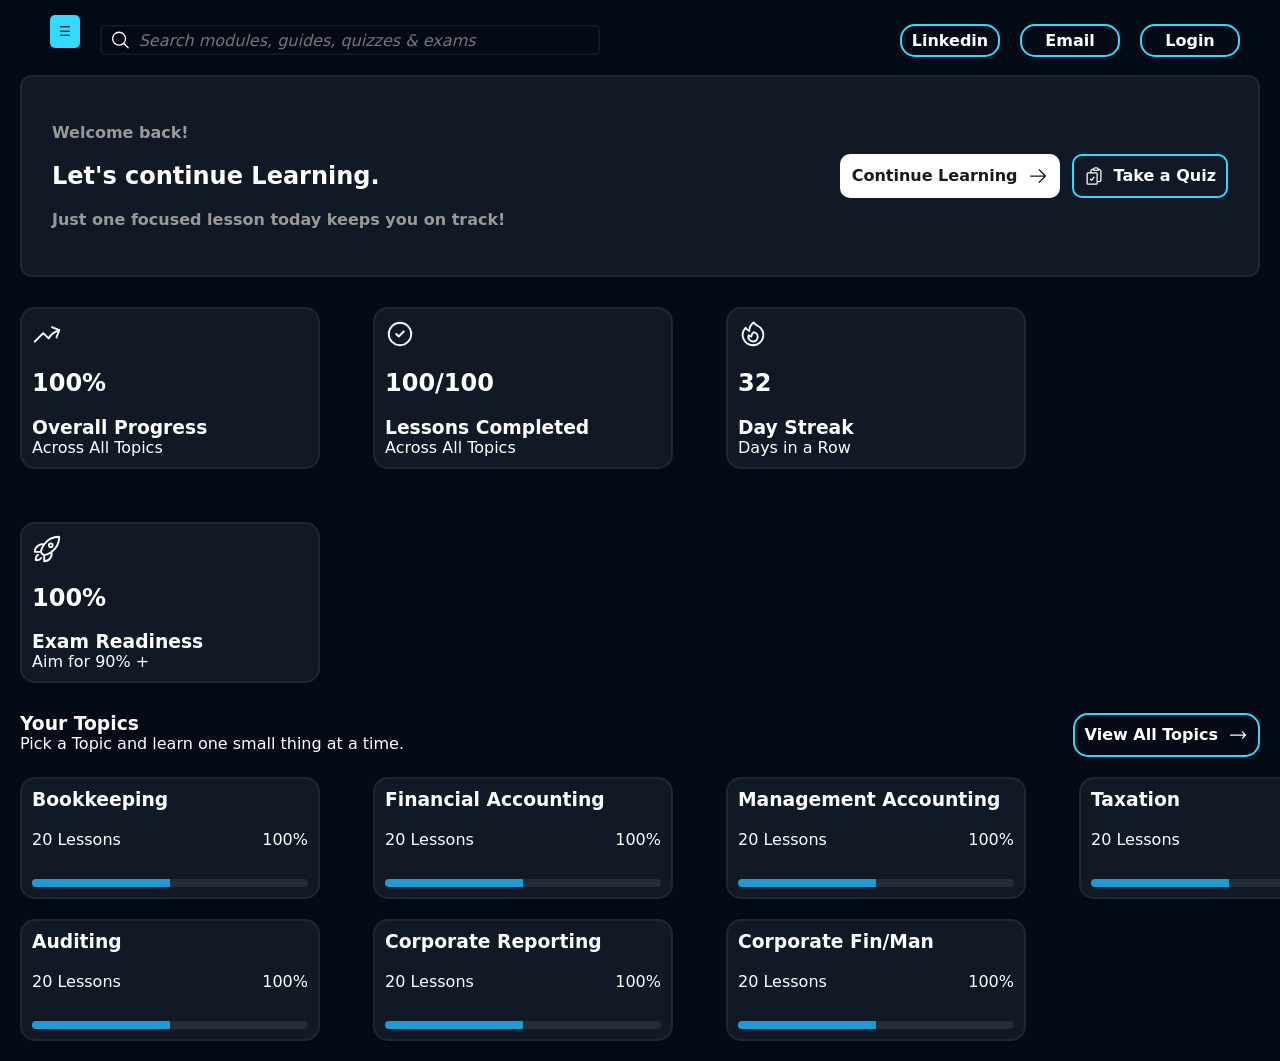
==== index.html @ 298a1f7a "updated manifest" ====
<html lang="en">
<head>
    <meta charset="UTF-8">
    <meta name="viewport" content="width=device-width, initial-scale=1.0">
    <title>Teach Accounting</title>
    <link rel="stylesheet" href="styles.css">
    <link rel="manifest" href="manifest.json">
</head>
<body>
    
    <div class="container">

        <header>
            <div class="left-side">
                <div class="sidebar-toggle">
                    <button class="menu-btn" onclick="toggleSidebar()">☰</button>
                </div>

                <div class="search-bar">
                    <svg xmlns="http://www.w3.org/2000/svg" fill="none" viewBox="0 0 24 24" stroke-width="1.5" stroke="currentColor" class="search-icon">
                    <path stroke-linecap="round" stroke-linejoin="round" d="m21 21-5.197-5.197m0 0A7.5 7.5 0 1 0 5.196 5.196a7.5 7.5 0 0 0 10.607 10.607Z" />
                    </svg>
                    <input type="text" placeholder="Search modules, guides, quizzes & exams">
                </div>
            </div>

            <div class="right-side">
                <p><a href="https://www.linkedin.com/in/sean-mitchell-8440081b7/" target="_blank" rel="noopener noreferrer">Linkedin</a></p>
                <p><a href="mailto:40802776@live.napier.ac.uk?subject=Enquiry" target="_blank" rel="noopener noreferrer">Email</a></p>
                <p><a href="sign-in-page.html" target="_blank" rel="noopener noreferrer">Login</a></p>
            </div>
        </header>

        <div class="sidebar">

            <div class="sidebar-head">
                
            </div>

            <hr class="sidebar-divider">

            <div class="sidebar-content">
                <h4>Learn</h4>
                <div class="learn-tab">
                    <svg xmlns="http://www.w3.org/2000/svg" fill="none" viewBox="0 0 24 24" stroke-width="1.5" stroke="currentColor" class="size-6">
                    <path stroke-linecap="round" stroke-linejoin="round" d="M10.5 6a7.5 7.5 0 1 0 7.5 7.5h-7.5V6Z" />
                    <path stroke-linecap="round" stroke-linejoin="round" d="M13.5 10.5H21A7.5 7.5 0 0 0 13.5 3v7.5Z" />
                    </svg>
                    Dashboard
                </div>
                <div class="learn-tab">
                    <svg xmlns="http://www.w3.org/2000/svg" fill="none" viewBox="0 0 24 24" stroke-width="1.5" stroke="currentColor" class="size-6">
                    <path stroke-linecap="round" stroke-linejoin="round" d="M4.26 10.147a60.438 60.438 0 0 0-.491 6.347A48.62 48.62 0 0 1 12 20.904a48.62 48.62 0 0 1 8.232-4.41 60.46 60.46 0 0 0-.491-6.347m-15.482 0a50.636 50.636 0 0 0-2.658-.813A59.906 59.906 0 0 1 12 3.493a59.903 59.903 0 0 1 10.399 5.84c-.896.248-1.783.52-2.658.814m-15.482 0A50.717 50.717 0 0 1 12 13.489a50.702 50.702 0 0 1 7.74-3.342M6.75 15a.75.75 0 1 0 0-1.5.75.75 0 0 0 0 1.5Zm0 0v-3.675A55.378 55.378 0 0 1 12 8.443m-7.007 11.55A5.981 5.981 0 0 0 6.75 15.75v-1.5" />
                    </svg>
                    Learning Modules
                </div>
                <div class="learn-tab">
                    <svg xmlns="http://www.w3.org/2000/svg" fill="none" viewBox="0 0 24 24" stroke-width="1.5" stroke="currentColor" class="size-6">
                    <path stroke-linecap="round" stroke-linejoin="round" d="M12 6.042A8.967 8.967 0 0 0 6 3.75c-1.052 0-2.062.18-3 .512v14.25A8.987 8.987 0 0 1 6 18c2.305 0 4.408.867 6 2.292m0-14.25a8.966 8.966 0 0 1 6-2.292c1.052 0 2.062.18 3 .512v14.25A8.987 8.987 0 0 0 18 18a8.967 8.967 0 0 0-6 2.292m0-14.25v14.25" />
                    </svg>
                    Guide Library
                </div>
                <div class="learn-tab">
                    <svg xmlns="http://www.w3.org/2000/svg" fill="none" viewBox="0 0 24 24" stroke-width="1.5" stroke="currentColor" class="size-6">
                    <path stroke-linecap="round" stroke-linejoin="round" d="M11.35 3.836c-.065.21-.1.433-.1.664 0 .414.336.75.75.75h4.5a.75.75 0 0 0 .75-.75 2.25 2.25 0 0 0-.1-.664m-5.8 0A2.251 2.251 0 0 1 13.5 2.25H15c1.012 0 1.867.668 2.15 1.586m-5.8 0c-.376.023-.75.05-1.124.08C9.095 4.01 8.25 4.973 8.25 6.108V8.25m8.9-4.414c.376.023.75.05 1.124.08 1.131.094 1.976 1.057 1.976 2.192V16.5A2.25 2.25 0 0 1 18 18.75h-2.25m-7.5-10.5H4.875c-.621 0-1.125.504-1.125 1.125v11.25c0 .621.504 1.125 1.125 1.125h9.75c.621 0 1.125-.504 1.125-1.125V18.75m-7.5-10.5h6.375c.621 0 1.125.504 1.125 1.125v9.375m-8.25-3 1.5 1.5 3-3.75" />
                    </svg>
                    Quizzes & Exams
                </div>
                <div class="learn-tab">
                    <svg xmlns="http://www.w3.org/2000/svg" fill="none" viewBox="0 0 24 24" stroke-width="1.5" stroke="currentColor" class="size-6">
                    <path stroke-linecap="round" stroke-linejoin="round" d="M16.5 18.75h-9m9 0a3 3 0 0 1 3 3h-15a3 3 0 0 1 3-3m9 0v-3.375c0-.621-.503-1.125-1.125-1.125h-.871M7.5 18.75v-3.375c0-.621.504-1.125 1.125-1.125h.872m5.007 0H9.497m5.007 0a7.454 7.454 0 0 1-.982-3.172M9.497 14.25a7.454 7.454 0 0 0 .981-3.172M5.25 4.236c-.982.143-1.954.317-2.916.52A6.003 6.003 0 0 0 7.73 9.728M5.25 4.236V4.5c0 2.108.966 3.99 2.48 5.228M5.25 4.236V2.721C7.456 2.41 9.71 2.25 12 2.25c2.291 0 4.545.16 6.75.47v1.516M7.73 9.728a6.726 6.726 0 0 0 2.748 1.35m8.272-6.842V4.5c0 2.108-.966 3.99-2.48 5.228m2.48-5.492a46.32 46.32 0 0 1 2.916.52 6.003 6.003 0 0 1-5.395 4.972m0 0a6.726 6.726 0 0 1-2.749 1.35m0 0a6.772 6.772 0 0 1-3.044 0" />
                    </svg>
                    Achievements
                </div>
            
                <hr class="sidebar-divider">

                <h4>Manage</h4>
                <div>
                    <svg xmlns="http://www.w3.org/2000/svg" fill="none" viewBox="0 0 24 24" stroke-width="1.5" stroke="currentColor" class="size-6">
                    <path stroke-linecap="round" stroke-linejoin="round" d="M9.594 3.94c.09-.542.56-.94 1.11-.94h2.593c.55 0 1.02.398 1.11.94l.213 1.281c.063.374.313.686.645.87.074.04.147.083.22.127.325.196.72.257 1.075.124l1.217-.456a1.125 1.125 0 0 1 1.37.49l1.296 2.247a1.125 1.125 0 0 1-.26 1.431l-1.003.827c-.293.241-.438.613-.43.992a7.723 7.723 0 0 1 0 .255c-.008.378.137.75.43.991l1.004.827c.424.35.534.955.26 1.43l-1.298 2.247a1.125 1.125 0 0 1-1.369.491l-1.217-.456c-.355-.133-.75-.072-1.076.124a6.47 6.47 0 0 1-.22.128c-.331.183-.581.495-.644.869l-.213 1.281c-.09.543-.56.94-1.11.94h-2.594c-.55 0-1.019-.398-1.11-.94l-.213-1.281c-.062-.374-.312-.686-.644-.87a6.52 6.52 0 0 1-.22-.127c-.325-.196-.72-.257-1.076-.124l-1.217.456a1.125 1.125 0 0 1-1.369-.49l-1.297-2.247a1.125 1.125 0 0 1 .26-1.431l1.004-.827c.292-.24.437-.613.43-.991a6.932 6.932 0 0 1 0-.255c.007-.38-.138-.751-.43-.992l-1.004-.827a1.125 1.125 0 0 1-.26-1.43l1.297-2.247a1.125 1.125 0 0 1 1.37-.491l1.216.456c.356.133.751.072 1.076-.124.072-.044.146-.086.22-.128.332-.183.582-.495.644-.869l.214-1.28Z" />
                    <path stroke-linecap="round" stroke-linejoin="round" d="M15 12a3 3 0 1 1-6 0 3 3 0 0 1 6 0Z" />
                    </svg>
                    Admin
                </div>

            </div>

        </div>

        <div class="main-content">

        <div class="portion1">
            <div class="portion1-left-side">
                <div class="welcome-back">
                    <p>Welcome back!</p>
                </div>

                <div class="continue">
                    <h2>Let's continue Learning.</h2>
                </div>

                <div class="note">
                    <p>Just one focused lesson today keeps you on track!</p>
                </div>
            </div>

            <div class="portion1-right-side">
                <div class="continue-learning">
                    <a href="#" class="continue-learning-btn">
                        Continue Learning
                        <svg xmlns="http://www.w3.org/2000/svg" fill="none" viewBox="0 0 24 24" stroke-width="1.5" stroke="currentColor" class="size-6">
                        <path stroke-linecap="round" stroke-linejoin="round" d="M13.5 4.5 21 12m0 0-7.5 7.5M21 12H3" />
                        </svg>
                    </a>
                </div>

                <div class="take-a-quiz">
                    <a href="#" class="take-a-quiz-btn">
                        <svg xmlns="http://www.w3.org/2000/svg" fill="none" viewBox="0 0 24 24" stroke-width="1.5" stroke="currentColor" class="size-6">
                        <path stroke-linecap="round" stroke-linejoin="round" d="M11.35 3.836c-.065.21-.1.433-.1.664 0 .414.336.75.75.75h4.5a.75.75 0 0 0 .75-.75 2.25 2.25 0 0 0-.1-.664m-5.8 0A2.251 2.251 0 0 1 13.5 2.25H15c1.012 0 1.867.668 2.15 1.586m-5.8 0c-.376.023-.75.05-1.124.08C9.095 4.01 8.25 4.973 8.25 6.108V8.25m8.9-4.414c.376.023.75.05 1.124.08 1.131.094 1.976 1.057 1.976 2.192V16.5A2.25 2.25 0 0 1 18 18.75h-2.25m-7.5-10.5H4.875c-.621 0-1.125.504-1.125 1.125v11.25c0 .621.504 1.125 1.125 1.125h9.75c.621 0 1.125-.504 1.125-1.125V18.75m-7.5-10.5h6.375c.621 0 1.125.504 1.125 1.125v9.375m-8.25-3 1.5 1.5 3-3.75" />
                        </svg>
                        Take a Quiz
                    </a>
                </div>
            </div>
        </div>

        <div class="portion2">
            <div class="overall-progress">
                <svg xmlns="http://www.w3.org/2000/svg" fill="none" viewBox="0 0 24 24" stroke-width="1.5" stroke="currentColor" class="size-6">
                <path stroke-linecap="round" stroke-linejoin="round" d="M2.25 18 9 11.25l4.306 4.306a11.95 11.95 0 0 1 5.814-5.518l2.74-1.22m0 0-5.94-2.281m5.94 2.28-2.28 5.941" />
                </svg>
                <h2>100%</h2>
                <h3>Overall Progress</h3>
                <p>Across All Topics</p>
            </div>
            <div class="lessons-completed">
                <svg xmlns="http://www.w3.org/2000/svg" fill="none" viewBox="0 0 24 24" stroke-width="1.5" stroke="currentColor" class="size-6">
                <path stroke-linecap="round" stroke-linejoin="round" d="M9 12l2 2 4-4m6 2a9 9 0 1 1-18 0 9 9 0 0 1 18 0z" />
                </svg>
                <h2>100/100</h2>
                <h3>Lessons Completed</h3>
                <p>Across All Topics</p>
            </div>
            <div class="day-streak">
                <svg xmlns="http://www.w3.org/2000/svg" fill="none" viewBox="0 0 24 24" stroke-width="1.5" stroke="currentColor" class="size-6">
                <path stroke-linecap="round" stroke-linejoin="round" d="M15.362 5.214A8.252 8.252 0 0 1 12 21 8.25 8.25 0 0 1 6.038 7.047 8.287 8.287 0 0 0 9 9.601a8.983 8.983 0 0 1 3.361-6.867 8.21 8.21 0 0 0 3 2.48Z" />
                <path stroke-linecap="round" stroke-linejoin="round" d="M12 18a3.75 3.75 0 0 0 .495-7.468 5.99 5.99 0 0 0-1.925 3.547 5.975 5.975 0 0 1-2.133-1.001A3.75 3.75 0 0 0 12 18Z" />
                </svg>
                <h2>32</h2>
                <h3>Day Streak</h3>
                <p>Days in a Row</p>
            </div>
            <div class="exam-readiness">
                <svg xmlns="http://www.w3.org/2000/svg" fill="none" viewBox="0 0 24 24" stroke-width="1.5" stroke="currentColor" class="size-6">
                <path stroke-linecap="round" stroke-linejoin="round" d="M15.59 14.37a6 6 0 0 1-5.84 7.38v-4.8m5.84-2.58a14.98 14.98 0 0 0 6.16-12.12A14.98 14.98 0 0 0 9.631 8.41m5.96 5.96a14.926 14.926 0 0 1-5.841 2.58m-.119-8.54a6 6 0 0 0-7.381 5.84h4.8m2.581-5.84a14.927 14.927 0 0 0-2.58 5.84m2.699 2.7c-.103.021-.207.041-.311.06a15.09 15.09 0 0 1-2.448-2.448 14.9 14.9 0 0 1 .06-.312m-2.24 2.39a4.493 4.493 0 0 0-1.757 4.306 4.493 4.493 0 0 0 4.306-1.758M16.5 9a1.5 1.5 0 1 1-3 0 1.5 1.5 0 0 1 3 0Z" />
                </svg>
                <h2>100%</h2>
                <h3>Exam Readiness</h3>
                <p>Aim for 90% +</p>
            </div>
        </div>

        <div class="portion3">
            <div class="portion3-your-topics">
                <h3>Your Topics</h3>
                <p>Pick a Topic and learn one small thing at a time.</p>
            </div>

            <div class="portion3-view-all">
                <a href="#">
                    View All Topics
                    <svg xmlns="http://www.w3.org/2000/svg" fill="none" viewBox="0 0 24 24" stroke-width="1.5" stroke="currentColor" class="size-6">
                    <path stroke-linecap="round" stroke-linejoin="round" d="M17.25 8.25L21 12m0 0l-3.75 3.75M21 12H3" />
                    </svg>
                </a>
            </div>
        </div>

        <div class="portion4">

            <div class="grid-layout">

                <div class="topic">
                    <h3>Bookkeeping</h3>
                    <div class="measurement">
                        <p>20 Lessons</p>
                        <p>100%</p>
                    </div>
                    <div class="progress-container">
                        <div class="progress-bar"></div>
                    </div>
                </div>

                <div class="topic">
                    <h3>Financial Accounting</h3>
                    <div class="measurement">
                        <p>20 Lessons</p>
                        <p>100%</p>
                    </div>
                    <div class="progress-container">
                        <div class="progress-bar"></div>
                    </div>
                </div>

                <div class="topic">
                    <h3>Management Accounting</h3>
                    <div class="measurement">
                        <p>20 Lessons</p>
                        <p>100%</p>
                    </div>
                    <div class="progress-container">
                        <div class="progress-bar"></div>
                    </div>
                </div>

                <div class="topic">
                    <h3>Taxation</h3>
                    <div class="measurement">
                        <p>20 Lessons</p>
                        <p>100%</p>
                    </div>
                    <div class="progress-container">
                        <div class="progress-bar"></div>
                    </div>
                </div>

                <div class="topic">
                    <h3>Auditing</h3>
                    <div class="measurement">
                        <p>20 Lessons</p>
                        <p>100%</p>
                    </div>
                    <div class="progress-container">
                        <div class="progress-bar"></div>
                    </div>
                </div>

                <div class="topic">
                    <h3>Corporate Reporting</h3>
                    <div class="measurement">
                        <p>20 Lessons</p>
                        <p>100%</p>
                    </div>
                    <div class="progress-container">
                        <div class="progress-bar"></div>
                    </div>
                </div>

                <div class="topic">
                    <h3>Corporate Fin/Man</h3>
                    <div class="measurement">
                        <p>20 Lessons</p>
                        <p>100%</p>
                    </div>
                    <div class="progress-container">
                        <div class="progress-bar"></div>
                    </div>
                </div>

            </div>

        </div>

    </div>

    <script src="main.js"></script>

</body>
</html>
---- styles.css ----
* {
    font-family: system-ui, -apple-system, BlinkMacSystemFont, 'Segoe UI', Roboto, Oxygen, Ubuntu, Cantarell, 'Open Sans', 'Helvetica Neue', sans-serif;
    box-sizing: border-box;
}

:root {
    /* COLLECTIVE BACKGROUND COLORS */
    --bg: hsl(220, 70%, 5%);
    --secondary-bg: hsl(220, 35%, 11%);
    --elevated-bg: hsl(220, 30%, 14%);

    /* BORDER COLORS */
    --border: hsla(0, 0%, 100%, 0.06);
    --secondary-border: hsl(191, 100%, 60%);
    --third-border: hsl(0, 0%, 14%);
    --fourth-border: hsl(0, 0%, 100%);

    /* SINGLE BACKGROUND COLORS */
    --accent: hsl(191, 100%, 60%);
    --accent-dark: hsl(191, 100%, 48%);
    --accent-light: hsl(191, 100%, 72%);
    --secondary-accent: hsl(0, 0%, 100%);

    /* HOVER COLORS */
    --hover-bg: hsl(191, 100%, 60%);
    --hover-border: hsl(191, 100%, 65%);
    --hover-secondary-border: hsl(0, 0%, 100%);
    --hover-main-text: hsl(0, 0%, 100%);
    --hover-secondary-text: hsl(0, 0%, 85%);

    /* TEXT COLORS */
    --main-text: hsl(0, 0%, 100%);
    --secondary-text: hsl(0, 0%, 80%);
    --third-text: hsl(0, 0%, 60%);
    --fourth-text: hsl(0, 0%, 10%);

    /* PROGRESS COLORS */
    --progress-container: hsl(220, 20%, 18%);
    --progress-bar: hsl(198, 76%, 47%);

    /* GRADIENTS */
    --gradient-primary:
        linear-gradient(135deg,
            hsl(220, 35%, 14%),
            hsl(220, 35%, 9%));

    --gradient-secondary:
        linear-gradient(180deg,
            rgba(255, 255, 255, 0.03),
            rgba(255, 255, 255, 0.01));

    --gradient-accent:
        linear-gradient(180deg,
            var(--accent-light),
            var(--accent-dark));


    /* SHADOWS */
    --shadow-sm:
        0 4px 10px rgba(0, 0, 0, 0.25);

    --shadow-md:
        0 10px 30px rgba(0, 0, 0, 0.35);

    --shadow-lg:
        0 18px 40px rgba(0, 0, 0, 0.5);

    --shadow-accent:
        0 8px 24px hsla(191, 100%, 60%, 0.35);


    /* GLASS/HIGHLIGHTS */
    --glass-highlight:
        inset 0 1px 0 rgba(255, 255, 255, 0.05);

    --glass-border:
        rgba(255, 255, 255, 0.08);

        
    /* TRANSITIONS */
    --transition-fast: 0.2s ease;
    --transition-main: 0.3s ease;
}

html {
    scroll-behavior: smooth;
}

body {
    margin: 0;
    background: var(--bg);
    min-height: 100vh;
}

.container {
    display: flex;
}

/* Header */
header {
    position: fixed;
    top: 0;
    right: 0;
    margin-left: 50px;
    height: 60px;

    display: flex;
    align-items: center;

    background: var(--bg);
    backdrop-filter: blur(10px);
    z-index: 900;

    left: 0;
    transition: left 0.5s ease;
    justify-content: space-between;
}


/* Move entire header */
header.active {
    left: 255px;
    /* Sidebar width + spacing */
}

.left-side {
    display: flex;
    flex-direction: row;
    gap: 20px;
}

.right-side {
    display: flex;
    flex-direction: row;
    gap: 20px;
    padding-right: 40px;
    margin-top: 20px;
}

.right-side p {
    display: flex;
    align-items: center;
    justify-content: center;
    border: 2px solid var(--secondary-border);
    border-radius: 15px;
    width: 100px;
    cursor: pointer;
    transition: 0.5s;
    text-decoration: none;
    font-weight: bold;
    padding: 5px 0 5px 0;
    color: var(--main-text);
}

.right-side a {
    color: var(--main-text);
    text-decoration: none;
}

.right-side a:visited {
    color: var(--main-text);
    text-decoration: none;
}

.right-side p:hover {
    background-color: var(--accent);
    color: var(--bg);
    border: 2px solid var(--accent);
}

.menu-btn {
    top: 20px;
    left: 20px;
    z-index: 1100;
    padding: 9px;
    margin-top: 10px;
    border: none;
    background-color: var(--accent);
    color: var(--fourth-text);
    font-weight: bold;
    cursor: pointer;
    border-radius: 5px;
}

.search-bar {
    display: flex;
    align-items: center;
    flex-direction: row;
    border-radius: 5px;
    border: 2px solid var(--border);
    width: 500px;
    height: 30px;
    margin-top: 20px;
}

.search-bar input {
    border: none;
    outline: none;
    background: transparent;
    width: 100%;
    padding-left: 8px;
    font-size: 16px;
    font-style: italic;
    color: var(--main-text);
}

.search-icon {
    width: 30px;
    height: 30px;
    color: var(--main-text);
    padding-left: 8px;
}

/* SIDEBAR CONTENT */

.sidebar {
    position: fixed;
    top: 0;
    left: -300px;
    /* Hidden off screen */
    width: 250px;
    height: 100vh;
    background-color: var(--bg);
    color: var(--main-text);
    padding: 20px;
    transition: left 0.5s ease;
    z-index: 1000;
    border-right: 2px solid var(--border);
}

.sidebar.active {
    left: 0;
}

.sidebar-divider {
    margin: 15px 0;
    border: none;
    border-top: 1px solid var(--bg);
}

.sidebar-content div {
    display: flex;
    align-items: center;
    gap: 10px;
    margin-bottom: 12px;
}

.sidebar-content svg {
    width: 20px;
    height: 20px;
    color: var(--main-text);
}

/* MAIN CONTENT SECTION */

.main-content {
    width: 100%;
    max-width: 1400px;
    margin-top: 55px;
    margin-left: auto;
    margin-right: auto;
    padding: 20px;
}

.main-content svg {
    width: 20px;
    height: 20px;
}

/* PORTION 1 */

.portion1 {
    display: flex;
    justify-content: space-between;
    align-items: center;

    padding: 30px;

    border: 2px solid var(--border);
    border-radius: 12px;
    background-color: var(--secondary-bg);
}

.portion1-right-side {
    display: flex;
    flex-direction: row;
    gap: 12px;
}

.continue-learning-btn {
    display: flex;
    align-items: center;
    gap: 10px;

    padding: 10px 10px;
    border: none;
    border-radius: 10px;

    background-color: var(--secondary-accent);
    color: var(--fourth-text);
    font-weight: bold;
    border: 2px solid var(--fourth-border);

    cursor: pointer;
    text-decoration: none;
}

.welcome-back {
    color: var(--third-text);
    font-weight: bold;
}

.continue {
    color: var(--main-text);
    font-weight: bold;
}

.note {
    color: var(--third-text);
    font-weight: bold;
}

.continue-learning-btn:hover {
    background-color: var(--accent);
    color: var(--bg);
    border: 2px solid var(--accent);
    transition: 0.5s ease;
}

.take-a-quiz-btn {
    display: flex;
    align-items: center;
    gap: 10px;

    padding: 10px 10px;
    border: none;
    border-radius: 10px;

    background-color: var(--secondary-bg);
    color: var(--main-text);
    font-weight: bold;
    border: 2px solid var(--secondary-border);

    cursor: pointer;
    text-decoration: none;
}

.take-a-quiz-btn:hover {
    background-color: var(--accent);
    color: var(--bg);
    border: 2px solid var(--accent);
    transition: 0.5s ease;
}

/* PORTION 2 */

.portion2 {
    display: grid;
    grid-template-columns: repeat(auto-fit, minmax(300px, 300px));
    gap: 53px;
    margin-top: 30px;
}

.portion2 div {
    display: flex;
    flex-direction: column;
    padding: 10px;
    border-radius: 15px;
    border: 2px solid var(--border);
    background-color: var(--secondary-bg);
    width: 300px;
}

.portion2 div svg {
    width: 30px;
    height: 30px;
    color: var(--main-text);
}

.portion2 div h2 {
    color: var(--main-text);
}

.portion2 div h3 {
    padding: 0;
    margin: 0;
    color: var(--main-text);
}

.portion2 div p {
    padding: 0;
    margin: 0;
    color: var(--main-text);
}

/* PORTION 3 */

.portion3 {
    display: flex;
    flex-direction: row;
    margin-top: 30px;
    justify-content: space-between;
}

.portion3-your-topics {
    display: flex;
    flex-direction: column;
}

.portion3-your-topics h3 {
    margin: 0;
    padding: 0;
    color: var(--main-text);
}

.portion3-your-topics p {
    margin: 0;
    padding: 0;
    color: var(--main-text);
}

.portion3-view-all a {
    display: flex;
    gap: 10px;
    cursor: pointer;
    text-decoration: none;
    color: var(--main-text);
    font-weight: bold;
    border: 2px solid var(--accent);
    border-radius: 15px;
    padding: 10px;
}

.portion3-view-all a:hover {
    border: 2px solid transparent;
    background-color: var(--accent);
    border-radius: 15px;
    color: var(--bg);
    transition: 0.5s ease;
    padding: 10px;
}

/* PORTION 4 */

.portion4 {
    display: flex;
    flex-direction: row;
    margin-top: 20px;
}

.grid-layout {
    display: grid;
    grid-template-columns: 300px 300px 300px 300px;
    justify-content: center;
    column-gap: 53px;
    row-gap: 20px;
}

.topic {
    display: flex;
    flex-direction: column;
    border: 2px solid var(--border);
    border-radius: 15px;
    padding: 10px;
    background-color: var(--secondary-bg);
}

.topic h3 {
    margin: 0;
    padding: 0;
    color: var(--main-text);
}

.topic p {
    margin: 0;
    padding: 20px 0px 20px 0px;
    color: var(--main-text);
}

.measurement {
    display: flex;
    flex-direction: row;
    justify-content: space-between;
}

.progress-container {
    width: 100%;
    height: 8px;
    background-color: var(--progress-container);
    border-radius: 999px;
    overflow: hidden;
    margin-top: 10px;
}

.progress-bar {
    width: 50%;
    height: 100%;
    background-color: var(--progress-bar);
    border-radius: 0;
    transition: width 0.3s ease;
}

@media (max-width: 431px) {

    header {
        display: flex;
        flex-direction: column;
        margin-left: 0;
    }

    header.active {
        left: 300px;
        width: calc(100% - 300px);
    }

    .search-bar {
        width: 100%;
    }

    .right-side {
        display: none;
    }

    .portion1 {
        display: flex;
        flex-direction: column;
        width: 100%;
    }

    .portion2 {
        display: flex;
        flex-direction: column;
        gap: 10px;
    }

    .portion2 div {
        width: 100%;
    }

    .portion3 {
        display: flex;
        flex-direction: column;
        gap: 10px;
        width: 100%;
    }

    .portion4 {
        display: flex;
        flex-direction: column;
    }

    .grid-layout {
        display: flex;
        flex-direction: column;
    }
}
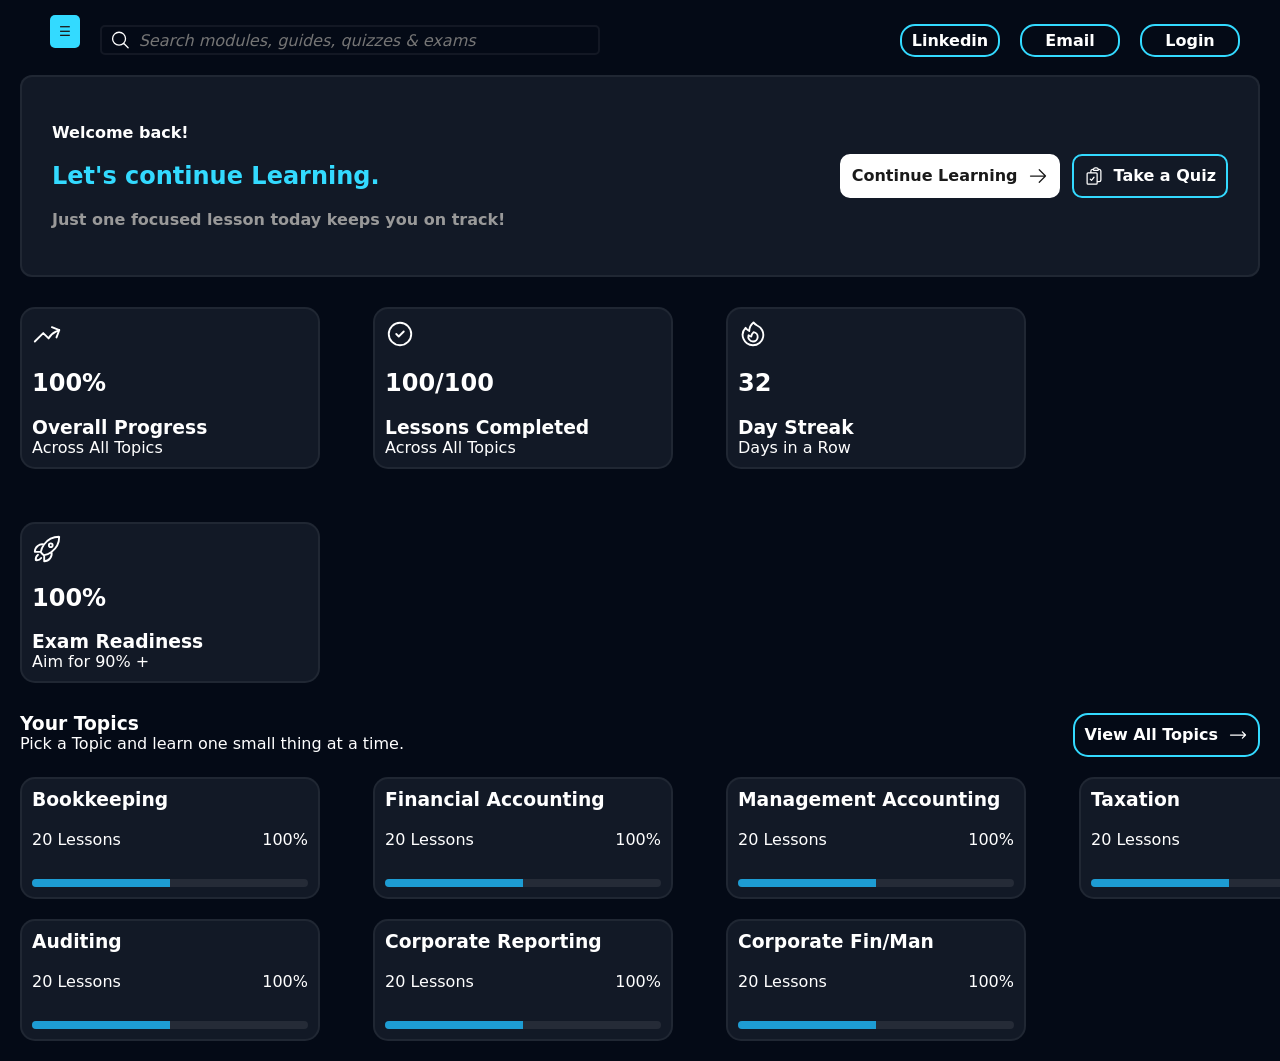
==== commit 526e29d2: "update" ====
--- a/index.html
+++ b/index.html
@@ -25,9 +25,9 @@
             </div>
 
             <div class="right-side">
-                <p><a href="https://www.linkedin.com/in/sean-mitchell-8440081b7/" target="_blank" rel="noopener noreferrer">Linkedin</a></p>
-                <p><a href="mailto:40802776@live.napier.ac.uk?subject=Enquiry" target="_blank" rel="noopener noreferrer">Email</a></p>
-                <p><a href="sign-in-page.html" target="_blank" rel="noopener noreferrer">Login</a></p>
+                <a href="https://www.linkedin.com/in/sean-mitchell-8440081b7/" target="_blank" rel="noopener noreferrer"><p>Linkedin</p></a>
+                <a href="mailto:40802776@live.napier.ac.uk?subject=Enquiry" target="_blank" rel="noopener noreferrer"><p>Email</p></a>
+                <a href="sign-in-page.html" target="_blank" rel="noopener noreferrer"><p>Login</p></a>
             </div>
         </header>
 
@@ -46,42 +46,50 @@
                     <path stroke-linecap="round" stroke-linejoin="round" d="M10.5 6a7.5 7.5 0 1 0 7.5 7.5h-7.5V6Z" />
                     <path stroke-linecap="round" stroke-linejoin="round" d="M13.5 10.5H21A7.5 7.5 0 0 0 13.5 3v7.5Z" />
                     </svg>
-                    Dashboard
+                    <a href="index.html">Dashboard</a>
                 </div>
                 <div class="learn-tab">
                     <svg xmlns="http://www.w3.org/2000/svg" fill="none" viewBox="0 0 24 24" stroke-width="1.5" stroke="currentColor" class="size-6">
                     <path stroke-linecap="round" stroke-linejoin="round" d="M4.26 10.147a60.438 60.438 0 0 0-.491 6.347A48.62 48.62 0 0 1 12 20.904a48.62 48.62 0 0 1 8.232-4.41 60.46 60.46 0 0 0-.491-6.347m-15.482 0a50.636 50.636 0 0 0-2.658-.813A59.906 59.906 0 0 1 12 3.493a59.903 59.903 0 0 1 10.399 5.84c-.896.248-1.783.52-2.658.814m-15.482 0A50.717 50.717 0 0 1 12 13.489a50.702 50.702 0 0 1 7.74-3.342M6.75 15a.75.75 0 1 0 0-1.5.75.75 0 0 0 0 1.5Zm0 0v-3.675A55.378 55.378 0 0 1 12 8.443m-7.007 11.55A5.981 5.981 0 0 0 6.75 15.75v-1.5" />
                     </svg>
-                    Learning Modules
+                    <a href="learning-modules.html">Learning Modules</a>
                 </div>
                 <div class="learn-tab">
                     <svg xmlns="http://www.w3.org/2000/svg" fill="none" viewBox="0 0 24 24" stroke-width="1.5" stroke="currentColor" class="size-6">
                     <path stroke-linecap="round" stroke-linejoin="round" d="M12 6.042A8.967 8.967 0 0 0 6 3.75c-1.052 0-2.062.18-3 .512v14.25A8.987 8.987 0 0 1 6 18c2.305 0 4.408.867 6 2.292m0-14.25a8.966 8.966 0 0 1 6-2.292c1.052 0 2.062.18 3 .512v14.25A8.987 8.987 0 0 0 18 18a8.967 8.967 0 0 0-6 2.292m0-14.25v14.25" />
                     </svg>
-                    Guide Library
+                    <a href="guide-library.html">Guide Library</a>
                 </div>
                 <div class="learn-tab">
                     <svg xmlns="http://www.w3.org/2000/svg" fill="none" viewBox="0 0 24 24" stroke-width="1.5" stroke="currentColor" class="size-6">
                     <path stroke-linecap="round" stroke-linejoin="round" d="M11.35 3.836c-.065.21-.1.433-.1.664 0 .414.336.75.75.75h4.5a.75.75 0 0 0 .75-.75 2.25 2.25 0 0 0-.1-.664m-5.8 0A2.251 2.251 0 0 1 13.5 2.25H15c1.012 0 1.867.668 2.15 1.586m-5.8 0c-.376.023-.75.05-1.124.08C9.095 4.01 8.25 4.973 8.25 6.108V8.25m8.9-4.414c.376.023.75.05 1.124.08 1.131.094 1.976 1.057 1.976 2.192V16.5A2.25 2.25 0 0 1 18 18.75h-2.25m-7.5-10.5H4.875c-.621 0-1.125.504-1.125 1.125v11.25c0 .621.504 1.125 1.125 1.125h9.75c.621 0 1.125-.504 1.125-1.125V18.75m-7.5-10.5h6.375c.621 0 1.125.504 1.125 1.125v9.375m-8.25-3 1.5 1.5 3-3.75" />
                     </svg>
-                    Quizzes & Exams
+                    <a href="quizzesandexams.html">Quizzes & Exams</a>
                 </div>
                 <div class="learn-tab">
                     <svg xmlns="http://www.w3.org/2000/svg" fill="none" viewBox="0 0 24 24" stroke-width="1.5" stroke="currentColor" class="size-6">
                     <path stroke-linecap="round" stroke-linejoin="round" d="M16.5 18.75h-9m9 0a3 3 0 0 1 3 3h-15a3 3 0 0 1 3-3m9 0v-3.375c0-.621-.503-1.125-1.125-1.125h-.871M7.5 18.75v-3.375c0-.621.504-1.125 1.125-1.125h.872m5.007 0H9.497m5.007 0a7.454 7.454 0 0 1-.982-3.172M9.497 14.25a7.454 7.454 0 0 0 .981-3.172M5.25 4.236c-.982.143-1.954.317-2.916.52A6.003 6.003 0 0 0 7.73 9.728M5.25 4.236V4.5c0 2.108.966 3.99 2.48 5.228M5.25 4.236V2.721C7.456 2.41 9.71 2.25 12 2.25c2.291 0 4.545.16 6.75.47v1.516M7.73 9.728a6.726 6.726 0 0 0 2.748 1.35m8.272-6.842V4.5c0 2.108-.966 3.99-2.48 5.228m2.48-5.492a46.32 46.32 0 0 1 2.916.52 6.003 6.003 0 0 1-5.395 4.972m0 0a6.726 6.726 0 0 1-2.749 1.35m0 0a6.772 6.772 0 0 1-3.044 0" />
                     </svg>
-                    Achievements
+                    <a href="achievements.html">Achievements</a>
                 </div>
             
                 <hr class="sidebar-divider">
 
                 <h4>Manage</h4>
-                <div>
+                <div class="learn-tab">
                     <svg xmlns="http://www.w3.org/2000/svg" fill="none" viewBox="0 0 24 24" stroke-width="1.5" stroke="currentColor" class="size-6">
                     <path stroke-linecap="round" stroke-linejoin="round" d="M9.594 3.94c.09-.542.56-.94 1.11-.94h2.593c.55 0 1.02.398 1.11.94l.213 1.281c.063.374.313.686.645.87.074.04.147.083.22.127.325.196.72.257 1.075.124l1.217-.456a1.125 1.125 0 0 1 1.37.49l1.296 2.247a1.125 1.125 0 0 1-.26 1.431l-1.003.827c-.293.241-.438.613-.43.992a7.723 7.723 0 0 1 0 .255c-.008.378.137.75.43.991l1.004.827c.424.35.534.955.26 1.43l-1.298 2.247a1.125 1.125 0 0 1-1.369.491l-1.217-.456c-.355-.133-.75-.072-1.076.124a6.47 6.47 0 0 1-.22.128c-.331.183-.581.495-.644.869l-.213 1.281c-.09.543-.56.94-1.11.94h-2.594c-.55 0-1.019-.398-1.11-.94l-.213-1.281c-.062-.374-.312-.686-.644-.87a6.52 6.52 0 0 1-.22-.127c-.325-.196-.72-.257-1.076-.124l-1.217.456a1.125 1.125 0 0 1-1.369-.49l-1.297-2.247a1.125 1.125 0 0 1 .26-1.431l1.004-.827c.292-.24.437-.613.43-.991a6.932 6.932 0 0 1 0-.255c.007-.38-.138-.751-.43-.992l-1.004-.827a1.125 1.125 0 0 1-.26-1.43l1.297-2.247a1.125 1.125 0 0 1 1.37-.491l1.216.456c.356.133.751.072 1.076-.124.072-.044.146-.086.22-.128.332-.183.582-.495.644-.869l.214-1.28Z" />
                     <path stroke-linecap="round" stroke-linejoin="round" d="M15 12a3 3 0 1 1-6 0 3 3 0 0 1 6 0Z" />
                     </svg>
-                    Admin
+                    <a href="user-account.html">My Account</a>
+                </div>
+
+                <hr class="sidebar-divider">
+
+                <div class="sidebar-socials">
+                    <a href="https://www.linkedin.com/in/sean-mitchell-8440081b7/" target="_blank" rel="noopener noreferrer">LinkedIn</a>
+                    <a href="mailto:40802776@live.napier.ac.uk?subject=Enquiry" target="_blank" rel="noopener noreferrer">Email</a>
+                    <a href="sign-in-page.html" target="_blank" rel="noopener noreferrer">Login</a>
                 </div>
 
             </div>
@@ -107,7 +115,7 @@
 
             <div class="portion1-right-side">
                 <div class="continue-learning">
-                    <a href="#" class="continue-learning-btn">
+                    <a href="learning-modules.html" class="continue-learning-btn">
                         Continue Learning
                         <svg xmlns="http://www.w3.org/2000/svg" fill="none" viewBox="0 0 24 24" stroke-width="1.5" stroke="currentColor" class="size-6">
                         <path stroke-linecap="round" stroke-linejoin="round" d="M13.5 4.5 21 12m0 0-7.5 7.5M21 12H3" />
@@ -116,7 +124,7 @@
                 </div>
 
                 <div class="take-a-quiz">
-                    <a href="#" class="take-a-quiz-btn">
+                    <a href="take-a-quizz.html" class="take-a-quiz-btn">
                         <svg xmlns="http://www.w3.org/2000/svg" fill="none" viewBox="0 0 24 24" stroke-width="1.5" stroke="currentColor" class="size-6">
                         <path stroke-linecap="round" stroke-linejoin="round" d="M11.35 3.836c-.065.21-.1.433-.1.664 0 .414.336.75.75.75h4.5a.75.75 0 0 0 .75-.75 2.25 2.25 0 0 0-.1-.664m-5.8 0A2.251 2.251 0 0 1 13.5 2.25H15c1.012 0 1.867.668 2.15 1.586m-5.8 0c-.376.023-.75.05-1.124.08C9.095 4.01 8.25 4.973 8.25 6.108V8.25m8.9-4.414c.376.023.75.05 1.124.08 1.131.094 1.976 1.057 1.976 2.192V16.5A2.25 2.25 0 0 1 18 18.75h-2.25m-7.5-10.5H4.875c-.621 0-1.125.504-1.125 1.125v11.25c0 .621.504 1.125 1.125 1.125h9.75c.621 0 1.125-.504 1.125-1.125V18.75m-7.5-10.5h6.375c.621 0 1.125.504 1.125 1.125v9.375m-8.25-3 1.5 1.5 3-3.75" />
                         </svg>
@@ -169,7 +177,7 @@
             </div>
 
             <div class="portion3-view-all">
-                <a href="#">
+                <a href="learning-modules.html">
                     View All Topics
                     <svg xmlns="http://www.w3.org/2000/svg" fill="none" viewBox="0 0 24 24" stroke-width="1.5" stroke="currentColor" class="size-6">
                     <path stroke-linecap="round" stroke-linejoin="round" d="M17.25 8.25L21 12m0 0l-3.75 3.75M21 12H3" />
--- a/styles.css
+++ b/styles.css
@@ -95,6 +95,7 @@
 .container {
     display: flex;
 }
+
 
 /* Header */
 header {
@@ -211,8 +212,8 @@
     padding-left: 8px;
 }
 
+
 /* SIDEBAR CONTENT */
-
 .sidebar {
     position: fixed;
     top: 0;
@@ -251,8 +252,46 @@
     color: var(--main-text);
 }
 
+.sidebar-socials a {
+    display: none;
+    border: 2px solid var(--secondary-border);
+    border-radius: 15px;
+    width: 100px;
+    cursor: pointer;
+    transition: 0.5s;
+    text-decoration: none;
+    font-weight: bold;
+    padding: 5px;
+    padding-left: 7px;
+    color: var(--main-text);
+}
+
+.sidebar-socials a:visited {
+    color: var(--main-text);
+    text-decoration: none;
+}
+
+.sidebar-socials a:hover {
+    background-color: var(--accent);
+    color: var(--bg);
+    border: 2px solid var(--accent);
+}
+
+.learn-tab a {
+    text-decoration: none;
+    color: var(--secondary-text);
+}
+
+.learn-tab a:visited {
+    text-decoration: none;
+    color: var(--secondary-text);
+}
+
+.learn-tab a:hover {
+    color: var(--main-text);
+}
+
 /* MAIN CONTENT SECTION */
-
 .main-content {
     width: 100%;
     max-width: 1400px;
@@ -267,8 +306,8 @@
     height: 20px;
 }
 
+
 /* PORTION 1 */
-
 .portion1 {
     display: flex;
     justify-content: space-between;
@@ -306,12 +345,12 @@
 }
 
 .welcome-back {
-    color: var(--third-text);
+    color: var(--main-text);
     font-weight: bold;
 }
 
 .continue {
-    color: var(--main-text);
+    color: var(--accent);
     font-weight: bold;
 }
 
@@ -352,8 +391,8 @@
     transition: 0.5s ease;
 }
 
+
 /* PORTION 2 */
-
 .portion2 {
     display: grid;
     grid-template-columns: repeat(auto-fit, minmax(300px, 300px));
@@ -393,8 +432,8 @@
     color: var(--main-text);
 }
 
+
 /* PORTION 3 */
-
 .portion3 {
     display: flex;
     flex-direction: row;
@@ -440,8 +479,8 @@
     padding: 10px;
 }
 
+
 /* PORTION 4 */
-
 .portion4 {
     display: flex;
     flex-direction: row;
@@ -500,7 +539,8 @@
     transition: width 0.3s ease;
 }
 
-@media (max-width: 431px) {
+
+@media (max-width: 600px) {
 
     header {
         display: flex;
@@ -519,6 +559,10 @@
 
     .right-side {
         display: none;
+    }
+
+    .sidebar-socials a {
+        display: flex;
     }
 
     .portion1 {
